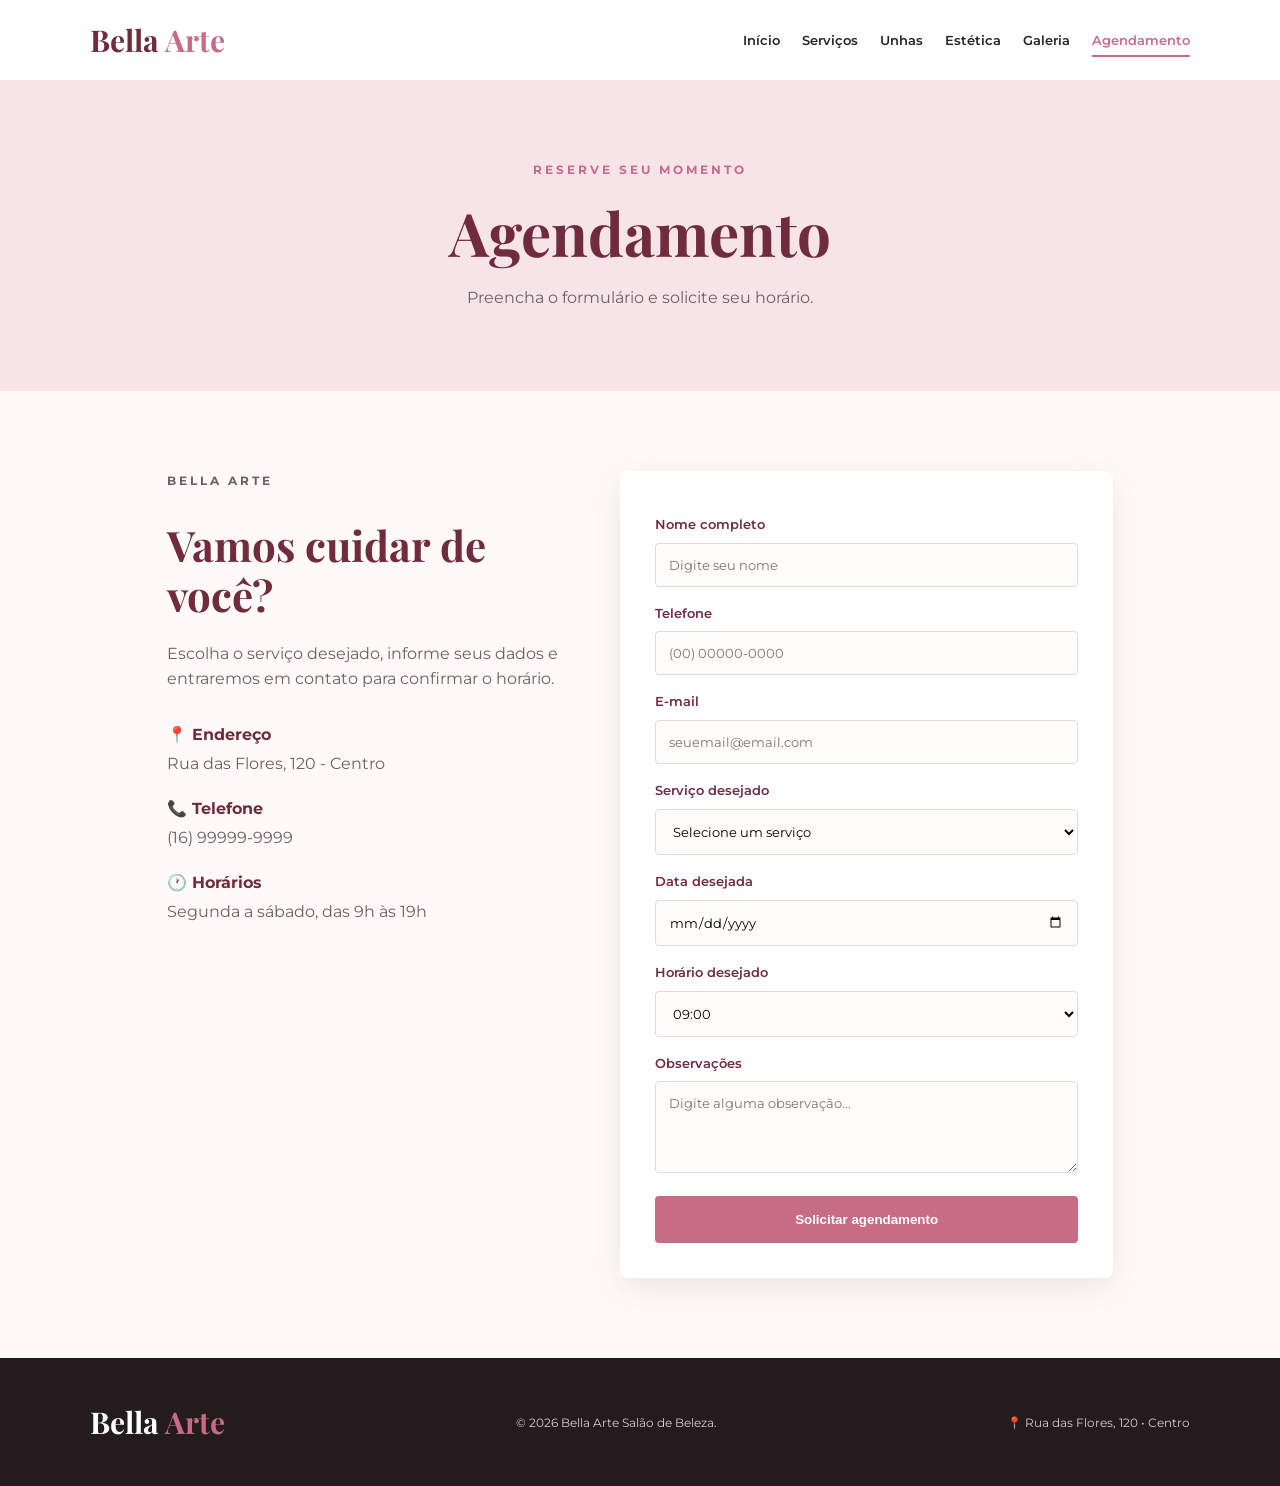
==== agendamento.html @ c7c88386 "Add files via upload" ====
<!DOCTYPE html>
<html lang="pt-BR">
<head>
    <meta charset="UTF-8">
    <meta name="viewport" content="width=device-width, initial-scale=1.0">
    <title>Agendamento | Bella Arte</title>
    <link rel="stylesheet" href="style.css">
</head>
<body>

<header>
    <div class="logo">Bella <span>Arte</span></div>

    <nav>
        <a href="index.html">Início</a>
        <a href="servicos.html">Serviços</a>
        <a href="unhas.html">Unhas</a>
        <a href="estetica.html">Estética</a>
        <a href="galeria.html">Galeria</a>
        <a href="agendamento.html" class="ativo">Agendamento</a>
    </nav>
</header>

<section class="pagina-topo">
    <p class="subtitulo">RESERVE SEU MOMENTO</p>
    <h1>Agendamento</h1>
    <p>Preencha o formulário e solicite seu horário.</p>
</section>

<section class="agendamento">

    <div class="info-agendamento">
        <p class="subtitulo">BELLA ARTE</p>
        <h2>Vamos cuidar de você?</h2>

        <p>
            Escolha o serviço desejado, informe seus dados
            e entraremos em contato para confirmar o horário.
        </p>

        <div class="informacao">
            <strong>📍 Endereço</strong>
            <span>Rua das Flores, 120 - Centro</span>
        </div>

        <div class="informacao">
            <strong>📞 Telefone</strong>
            <span>(16) 99999-9999</span>
        </div>

        <div class="informacao">
            <strong>🕐 Horários</strong>
            <span>Segunda a sábado, das 9h às 19h</span>
        </div>
    </div>

    <form>

        <label for="nome">Nome completo</label>
        <input type="text" id="nome" name="nome" placeholder="Digite seu nome" required>

        <label for="telefone">Telefone</label>
        <input type="tel" id="telefone" name="telefone" placeholder="(00) 00000-0000" required>

        <label for="email">E-mail</label>
        <input type="email" id="email" name="email" placeholder="seuemail@email.com">

        <label for="servico">Serviço desejado</label>
        <select id="servico" name="servico" required>
            <option value="">Selecione um serviço</option>
            <option>Corte Feminino</option>
            <option>Escova</option>
            <option>Coloração</option>
            <option>Manicure</option>
            <option>Pedicure</option>
            <option>Alongamento de Unhas</option>
            <option>Limpeza de Pele</option>
            <option>Massagem Relaxante</option>
            <option>Design de Sobrancelhas</option>
        </select>

        <label for="data">Data desejada</label>
        <input type="date" id="data" name="data" required>

        <label for="horario">Horário desejado</label>
        <select id="horario" name="horario">
            <option>09:00</option>
            <option>10:00</option>
            <option>11:00</option>
            <option>13:00</option>
            <option>14:00</option>
            <option>15:00</option>
            <option>16:00</option>
            <option>17:00</option>
            <option>18:00</option>
        </select>

        <label for="mensagem">Observações</label>
        <textarea id="mensagem" name="mensagem" rows="4"
            placeholder="Digite alguma observação..."></textarea>

        <button type="submit" class="botao">Solicitar agendamento</button>

    </form>

</section>

<footer>
    <div class="logo">Bella <span>Arte</span></div>
    <p>© 2026 Bella Arte Salão de Beleza.</p>
    <p>📍 Rua das Flores, 120 • Centro</p>
</footer>

</body>
</html>
---- style.css ----
@import url('https://fonts.googleapis.com/css2?family=Montserrat:wght@400;500;600;700&family=Playfair+Display:wght@500;600;700&display=swap');

* {
    margin: 0;
    padding: 0;
    box-sizing: border-box;
}

:root {
    --rosa: #c86b85;
    --rosa-claro: #f7e4e9;
    --vinho: #702c3d;
    --escuro: #292326;
    --creme: #fffaf8;
    --branco: #ffffff;
    --cinza: #686166;
}

body {
    font-family: 'Montserrat', sans-serif;
    color: var(--escuro);
    background: var(--creme);
    line-height: 1.6;
}

/* CABEÇALHO */

header {
    background: var(--branco);
    min-height: 80px;
    padding: 15px 7%;
    display: flex;
    justify-content: space-between;
    align-items: center;
    gap: 30px;
    box-shadow: 0 2px 15px rgba(0, 0, 0, 0.06);
}

.logo {
    font-family: 'Playfair Display', serif;
    font-size: 30px;
    font-weight: 700;
    color: var(--vinho);
    white-space: nowrap;
}

.logo span {
    color: var(--rosa);
}

nav {
    display: flex;
    justify-content: center;
    align-items: center;
    gap: 22px;
    flex-wrap: wrap;
}

nav a {
    text-decoration: none;
    color: var(--escuro);
    font-size: 13px;
    font-weight: 600;
    transition: 0.3s;
    position: relative;
}

nav a:hover,
nav a.ativo {
    color: var(--rosa);
}

nav a.ativo::after {
    content: "";
    position: absolute;
    width: 100%;
    height: 2px;
    background: var(--rosa);
    left: 0;
    bottom: -7px;
}

/* HERO */

.hero {
    min-height: 620px;
    display: flex;
    justify-content: flex-start;
    align-items: center;
    padding: 70px 8%;
    background:
        linear-gradient(
            90deg,
            rgba(45, 25, 32, 0.88),
            rgba(45, 25, 32, 0.45),
            rgba(45, 25, 32, 0.10)
        ),
        url('https://images.unsplash.com/photo-1560066984-138dadb4c035?auto=format&fit=crop&w=1600&q=85');

    background-size: cover;
    background-position: center;
}

.hero-texto {
    max-width: 600px;
    color: white;
}

.hero h1 {
    font-family: 'Playfair Display', serif;
    font-size: clamp(48px, 7vw, 78px);
    line-height: 1.1;
    margin: 15px 0;
}

.hero h1 span {
    color: #f2a9bb;
}

.hero p:not(.subtitulo) {
    max-width: 520px;
    margin-bottom: 30px;
}

/* TEXTOS */

.subtitulo {
    color: var(--rosa);
    font-size: 12px;
    letter-spacing: 3px;
    font-weight: 700;
}

.hero .subtitulo {
    color: #f4b3c3;
}

h1,
h2 {
    font-family: 'Playfair Display', serif;
}

h2 {
    font-size: 42px;
    color: var(--vinho);
    line-height: 1.2;
}

/* BOTÕES */

.botao {
    display: inline-block;
    background: var(--rosa);
    color: white;
    padding: 14px 25px;
    border-radius: 4px;
    text-decoration: none;
    border: 2px solid var(--rosa);
    font-weight: 600;
    cursor: pointer;
    transition: 0.3s;
}

.botao:hover {
    background: var(--vinho);
    border-color: var(--vinho);
    transform: translateY(-3px);
}

/* SEÇÕES */

.secao {
    max-width: 1200px;
    margin: auto;
    padding: 80px 6%;
}

.titulo {
    text-align: center;
    max-width: 700px;
    margin: 0 auto 45px;
}

.titulo h2 {
    margin-top: 10px;
}

/* CARDS */

.cards {
    display: flex;
    justify-content: center;
    align-items: stretch;
    gap: 25px;
    flex-wrap: wrap;
}

.card {
    background: white;
    padding: 35px 28px;
    flex: 1 1 280px;
    max-width: 360px;
    border-radius: 8px;
    border-bottom: 3px solid transparent;
    box-shadow: 0 8px 25px rgba(70, 35, 45, 0.08);
    transition: 0.3s;
}

.card:hover {
    transform: translateY(-8px);
    border-bottom-color: var(--rosa);
    box-shadow: 0 15px 35px rgba(70, 35, 45, 0.15);
}

.card h3 {
    font-family: 'Playfair Display', serif;
    color: var(--vinho);
    font-size: 24px;
    margin: 10px 0;
}

.card p {
    color: var(--cinza);
    font-size: 14px;
    margin-bottom: 18px;
}

.card strong {
    color: var(--rosa);
    display: block;
    margin-top: 15px;
}

.icone {
    width: 55px;
    height: 55px;
    background: var(--rosa-claro);
    display: flex;
    justify-content: center;
    align-items: center;
    border-radius: 50%;
    font-size: 25px;
}

.link {
    color: var(--rosa);
    text-decoration: none;
    font-weight: 700;
    font-size: 14px;
}

.link:hover {
    color: var(--vinho);
}

/* DESTAQUE */

.destaque {
    background: var(--vinho);
    color: white;
    padding: 80px 8%;
    display: flex;
    justify-content: space-between;
    align-items: center;
    gap: 60px;
    flex-wrap: wrap;
}

.destaque > div {
    flex: 1 1 350px;
}

.destaque h2 {
    color: white;
    margin: 12px 0 20px;
}

.destaque p {
    max-width: 600px;
    margin-bottom: 25px;
}

.destaque .botao {
    background: white;
    color: var(--vinho);
    border-color: white;
}

.destaque .botao:hover {
    background: var(--rosa);
    color: white;
    border-color: var(--rosa);
}

.destaque-box {
    display: flex;
    justify-content: center;
    align-items: center;
    gap: 15px;
    flex-wrap: wrap;
}

.destaque-box strong {
    font-family: 'Playfair Display', serif;
    font-size: 45px;
    color: #f3aabd;
}

.destaque-box span {
    max-width: 120px;
}

/* TOPO DAS PÁGINAS */

.pagina-topo {
    background: var(--rosa-claro);
    text-align: center;
    padding: 80px 20px;
}

.pagina-topo h1 {
    font-size: 60px;
    color: var(--vinho);
    margin: 5px 0;
}

.pagina-topo p:last-child {
    color: var(--cinza);
}

/* CHAMADA */

.chamada {
    text-align: center;
    background: var(--rosa-claro);
    padding: 70px 20px;
}

.chamada h2 {
    margin-bottom: 10px;
}

.chamada p {
    margin-bottom: 25px;
    color: var(--cinza);
}

/* GALERIA */

.galeria {
    display: flex;
    justify-content: center;
    align-items: stretch;
    gap: 20px;
    flex-wrap: wrap;
}

.foto {
    flex: 1 1 300px;
    height: 300px;
    overflow: hidden;
    border-radius: 8px;
}

.foto img {
    width: 100%;
    height: 100%;
    object-fit: cover;
    transition: 0.5s;
}

.foto:hover img {
    transform: scale(1.08);
}

/* AGENDAMENTO */

.agendamento {
    max-width: 1100px;
    margin: auto;
    padding: 80px 6%;
    display: flex;
    justify-content: space-between;
    align-items: flex-start;
    gap: 60px;
    flex-wrap: wrap;
}

.info-agendamento {
    flex: 1 1 350px;
}

.info-agendamento h2 {
    margin: 10px 0 20px;
}

.info-agendamento > p {
    color: var(--cinza);
    margin-bottom: 30px;
}

.informacao {
    display: flex;
    flex-direction: column;
    gap: 3px;
    margin: 20px 0;
}

.informacao strong {
    color: var(--vinho);
}

.informacao span {
    color: var(--cinza);
}

form {
    flex: 1 1 450px;
    background: white;
    padding: 35px;
    border-radius: 8px;
    box-shadow: 0 10px 35px rgba(70, 35, 45, 0.1);
    display: flex;
    flex-direction: column;
    gap: 8px;
}

label {
    font-size: 13px;
    font-weight: 600;
    color: var(--vinho);
    margin-top: 8px;
}

input,
select,
textarea {
    width: 100%;
    padding: 13px;
    border: 1px solid #ddd;
    border-radius: 4px;
    font-family: 'Montserrat', sans-serif;
    outline: none;
    background: #fffdfc;
}

input:focus,
select:focus,
textarea:focus {
    border-color: var(--rosa);
    box-shadow: 0 0 0 2px var(--rosa-claro);
}

textarea {
    resize: vertical;
}

form .botao {
    margin-top: 15px;
    width: 100%;
}

/* RODAPÉ */

footer {
    background: #241b1f;
    color: #d7cdd0;
    padding: 40px 7%;
    display: flex;
    justify-content: space-between;
    align-items: center;
    gap: 25px;
    flex-wrap: wrap;
}

footer .logo {
    color: white;
}

footer p {
    font-size: 12px;
}

/* RESPONSIVIDADE */

@media (max-width: 850px) {

    header {
        flex-direction: column;
        padding: 20px;
    }

    nav {
        gap: 15px;
    }

    .hero {
        min-height: 550px;
        padding: 50px 7%;
    }

    .destaque {
        text-align: center;
    }

    .destaque > div {
        margin: auto;
    }

    .destaque-box {
        justify-content: center;
    }

}

@media (max-width: 550px) {

    nav a {
        font-size: 11px;
    }

    .hero h1 {
        font-size: 48px;
    }

    h2 {
        font-size: 32px;
    }

    .pagina-topo h1 {
        font-size: 45px;
    }

    .secao {
        padding: 60px 5%;
    }

    form {
        padding: 25px;
    }

    footer {
        justify-content: center;
        text-align: center;
    }
}
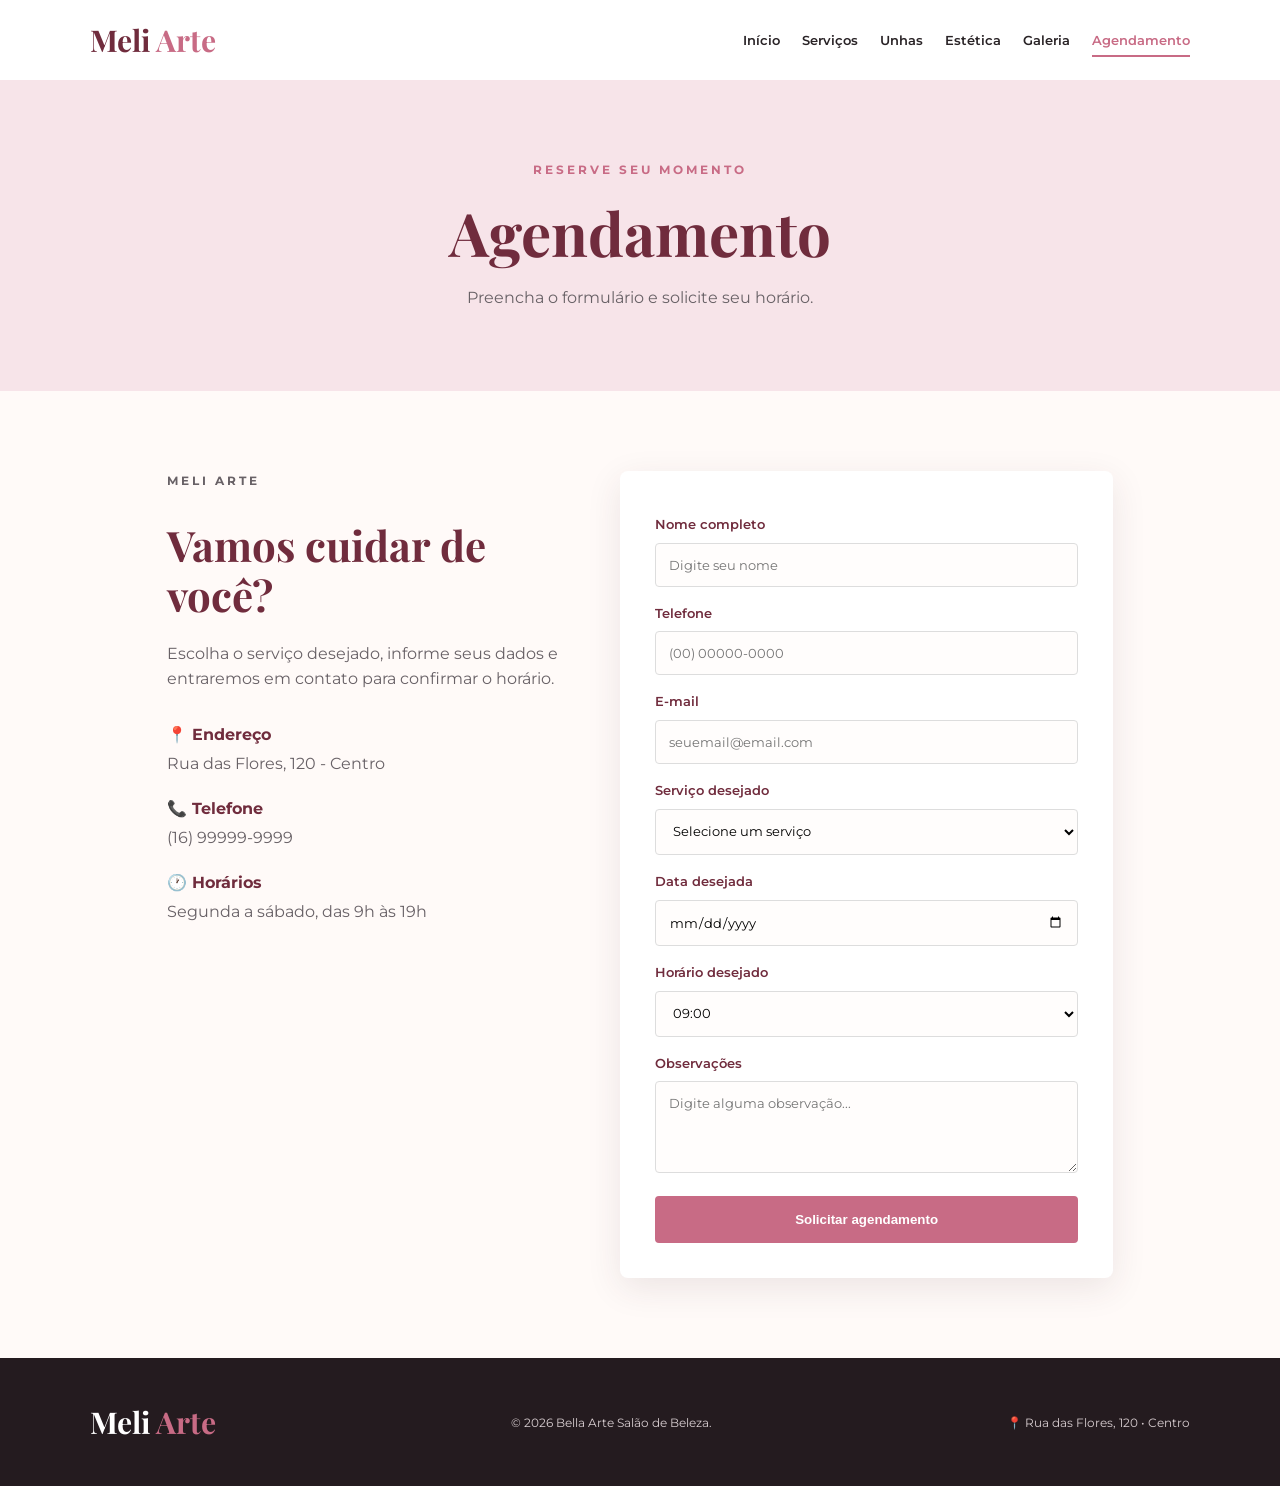
==== commit a3b35293: "Update agendamento.html" ====
--- a/agendamento.html
+++ b/agendamento.html
@@ -3,13 +3,13 @@
 <head>
     <meta charset="UTF-8">
     <meta name="viewport" content="width=device-width, initial-scale=1.0">
-    <title>Agendamento | Bella Arte</title>
+    <title>Agendamento | Meli Arte</title>
     <link rel="stylesheet" href="style.css">
 </head>
 <body>
 
 <header>
-    <div class="logo">Bella <span>Arte</span></div>
+    <div class="logo">Meli <span>Arte</span></div>
 
     <nav>
         <a href="index.html">Início</a>
@@ -30,7 +30,7 @@
 <section class="agendamento">
 
     <div class="info-agendamento">
-        <p class="subtitulo">BELLA ARTE</p>
+        <p class="subtitulo">MELI ARTE</p>
         <h2>Vamos cuidar de você?</h2>
 
         <p>
@@ -106,7 +106,7 @@
 </section>
 
 <footer>
-    <div class="logo">Bella <span>Arte</span></div>
+    <div class="logo">Meli <span>Arte</span></div>
     <p>© 2026 Bella Arte Salão de Beleza.</p>
     <p>📍 Rua das Flores, 120 • Centro</p>
 </footer>
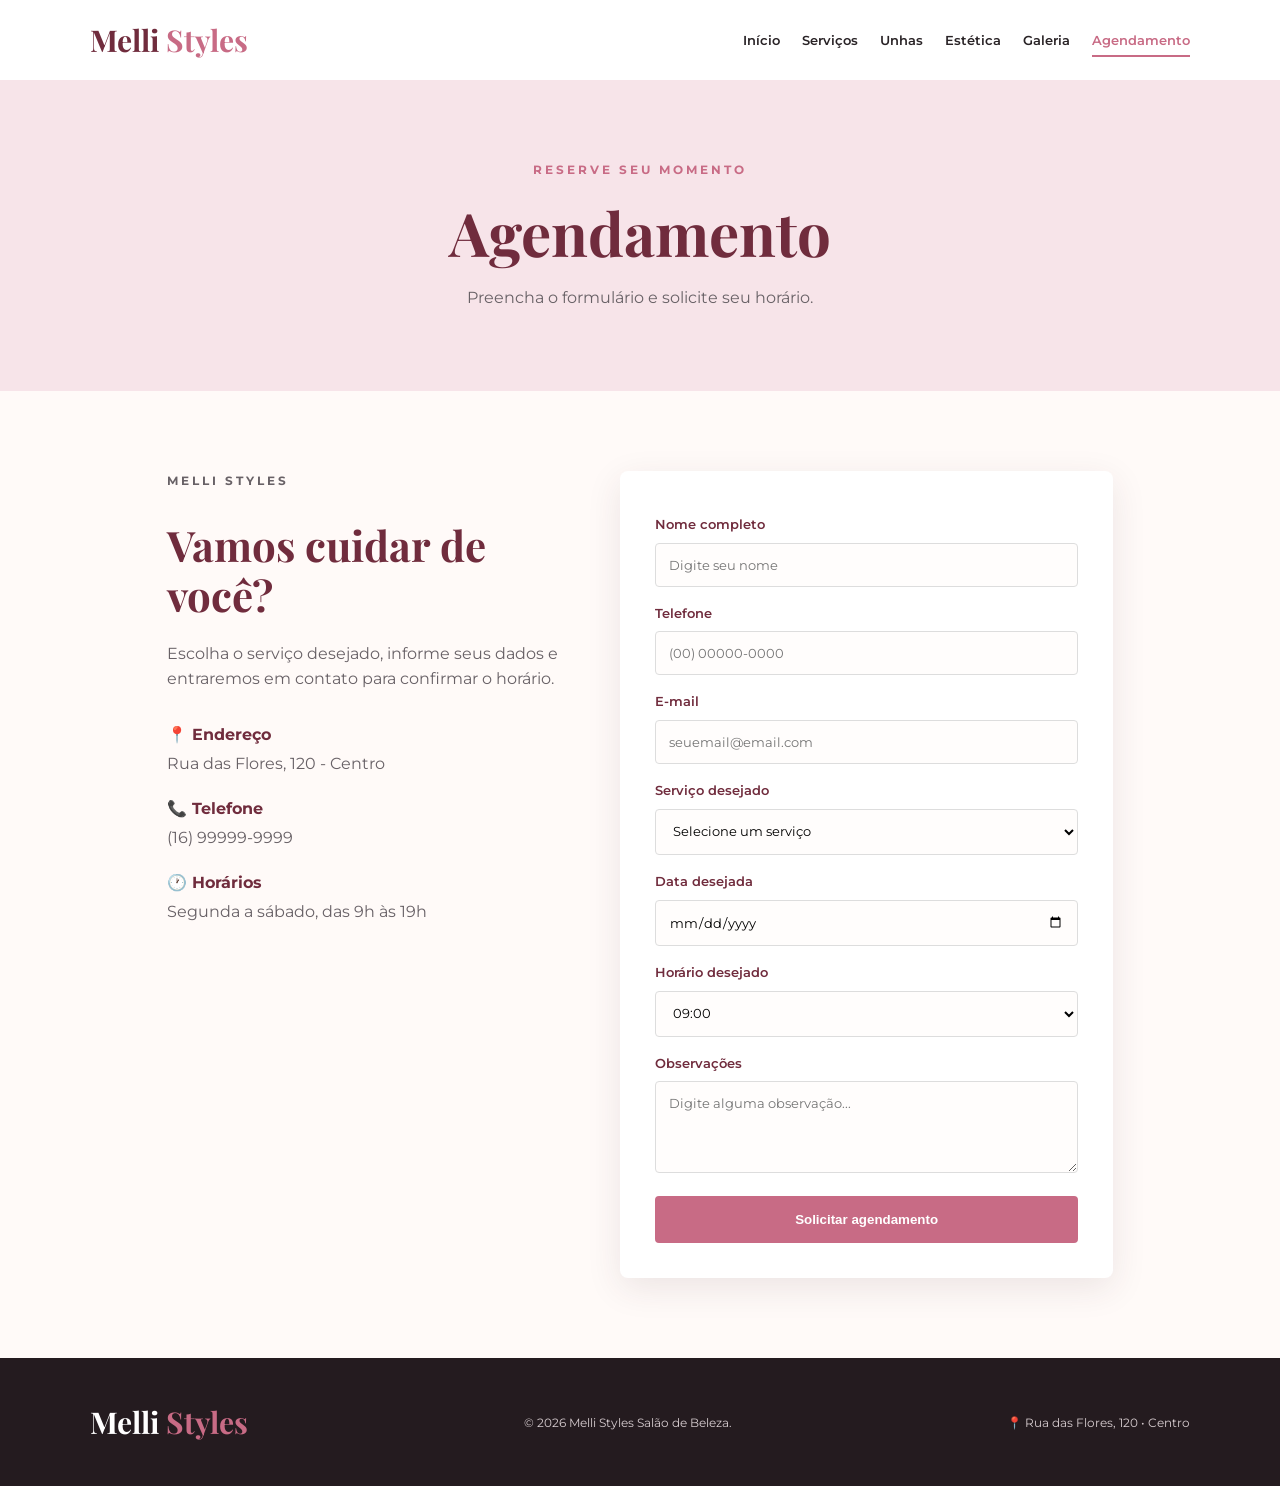
==== commit ca7fb322: "Update agendamento.html" ====
--- a/agendamento.html
+++ b/agendamento.html
@@ -3,13 +3,16 @@
 <head>
     <meta charset="UTF-8">
     <meta name="viewport" content="width=device-width, initial-scale=1.0">
-    <title>Agendamento | Meli Arte</title>
+    <title>Agendamento | Melli Styles</title>
     <link rel="stylesheet" href="style.css">
 </head>
 <body>
 
 <header>
-    <div class="logo">Meli <span>Arte</span></div>
+
+    <div class="logo">
+        Melli <span>Styles</span>
+    </div>
 
     <nav>
         <a href="index.html">Início</a>
@@ -19,19 +22,34 @@
         <a href="galeria.html">Galeria</a>
         <a href="agendamento.html" class="ativo">Agendamento</a>
     </nav>
+
 </header>
 
 <section class="pagina-topo">
-    <p class="subtitulo">RESERVE SEU MOMENTO</p>
+
+    <p class="subtitulo">
+        RESERVE SEU MOMENTO
+    </p>
+
     <h1>Agendamento</h1>
-    <p>Preencha o formulário e solicite seu horário.</p>
+
+    <p>
+        Preencha o formulário e solicite seu horário.
+    </p>
+
 </section>
 
 <section class="agendamento">
 
     <div class="info-agendamento">
-        <p class="subtitulo">MELI ARTE</p>
-        <h2>Vamos cuidar de você?</h2>
+
+        <p class="subtitulo">
+            MELLI STYLES
+        </p>
+
+        <h2>
+            Vamos cuidar de você?
+        </h2>
 
         <p>
             Escolha o serviço desejado, informe seus dados
@@ -39,51 +57,135 @@
         </p>
 
         <div class="informacao">
+
             <strong>📍 Endereço</strong>
-            <span>Rua das Flores, 120 - Centro</span>
+
+            <span>
+                Rua das Flores, 120 - Centro
+            </span>
+
         </div>
 
         <div class="informacao">
+
             <strong>📞 Telefone</strong>
-            <span>(16) 99999-9999</span>
+
+            <span>
+                (16) 99999-9999
+            </span>
+
         </div>
 
         <div class="informacao">
+
             <strong>🕐 Horários</strong>
-            <span>Segunda a sábado, das 9h às 19h</span>
+
+            <span>
+                Segunda a sábado, das 9h às 19h
+            </span>
+
         </div>
+
     </div>
 
     <form>
 
-        <label for="nome">Nome completo</label>
-        <input type="text" id="nome" name="nome" placeholder="Digite seu nome" required>
-
-        <label for="telefone">Telefone</label>
-        <input type="tel" id="telefone" name="telefone" placeholder="(00) 00000-0000" required>
-
-        <label for="email">E-mail</label>
-        <input type="email" id="email" name="email" placeholder="seuemail@email.com">
-
-        <label for="servico">Serviço desejado</label>
+        <label for="nome">
+            Nome completo
+        </label>
+
+        <input
+            type="text"
+            id="nome"
+            name="nome"
+            placeholder="Digite seu nome"
+            required>
+
+        <label for="telefone">
+            Telefone
+        </label>
+
+        <input
+            type="tel"
+            id="telefone"
+            name="telefone"
+            placeholder="(00) 00000-0000"
+            required>
+
+        <label for="email">
+            E-mail
+        </label>
+
+        <input
+            type="email"
+            id="email"
+            name="email"
+            placeholder="seuemail@email.com">
+
+        <label for="servico">
+            Serviço desejado
+        </label>
+
         <select id="servico" name="servico" required>
-            <option value="">Selecione um serviço</option>
-            <option>Corte Feminino</option>
-            <option>Escova</option>
-            <option>Coloração</option>
-            <option>Manicure</option>
-            <option>Pedicure</option>
-            <option>Alongamento de Unhas</option>
-            <option>Limpeza de Pele</option>
-            <option>Massagem Relaxante</option>
-            <option>Design de Sobrancelhas</option>
+
+            <option value="">
+                Selecione um serviço
+            </option>
+
+            <option>
+                Corte Feminino
+            </option>
+
+            <option>
+                Escova
+            </option>
+
+            <option>
+                Coloração
+            </option>
+
+            <option>
+                Manicure
+            </option>
+
+            <option>
+                Pedicure
+            </option>
+
+            <option>
+                Alongamento de Unhas
+            </option>
+
+            <option>
+                Limpeza de Pele
+            </option>
+
+            <option>
+                Massagem Relaxante
+            </option>
+
+            <option>
+                Design de Sobrancelhas
+            </option>
+
         </select>
 
-        <label for="data">Data desejada</label>
-        <input type="date" id="data" name="data" required>
-
-        <label for="horario">Horário desejado</label>
+        <label for="data">
+            Data desejada
+        </label>
+
+        <input
+            type="date"
+            id="data"
+            name="data"
+            required>
+
+        <label for="horario">
+            Horário desejado
+        </label>
+
         <select id="horario" name="horario">
+
             <option>09:00</option>
             <option>10:00</option>
             <option>11:00</option>
@@ -93,22 +195,41 @@
             <option>16:00</option>
             <option>17:00</option>
             <option>18:00</option>
+
         </select>
 
-        <label for="mensagem">Observações</label>
-        <textarea id="mensagem" name="mensagem" rows="4"
+        <label for="mensagem">
+            Observações
+        </label>
+
+        <textarea
+            id="mensagem"
+            name="mensagem"
+            rows="4"
             placeholder="Digite alguma observação..."></textarea>
 
-        <button type="submit" class="botao">Solicitar agendamento</button>
+        <button type="submit" class="botao">
+            Solicitar agendamento
+        </button>
 
     </form>
 
 </section>
 
 <footer>
-    <div class="logo">Meli <span>Arte</span></div>
-    <p>© 2026 Bella Arte Salão de Beleza.</p>
-    <p>📍 Rua das Flores, 120 • Centro</p>
+
+    <div class="logo">
+        Melli <span>Styles</span>
+    </div>
+
+    <p>
+        © 2026 Melli Styles Salão de Beleza.
+    </p>
+
+    <p>
+        📍 Rua das Flores, 120 • Centro
+    </p>
+
 </footer>
 
 </body>
